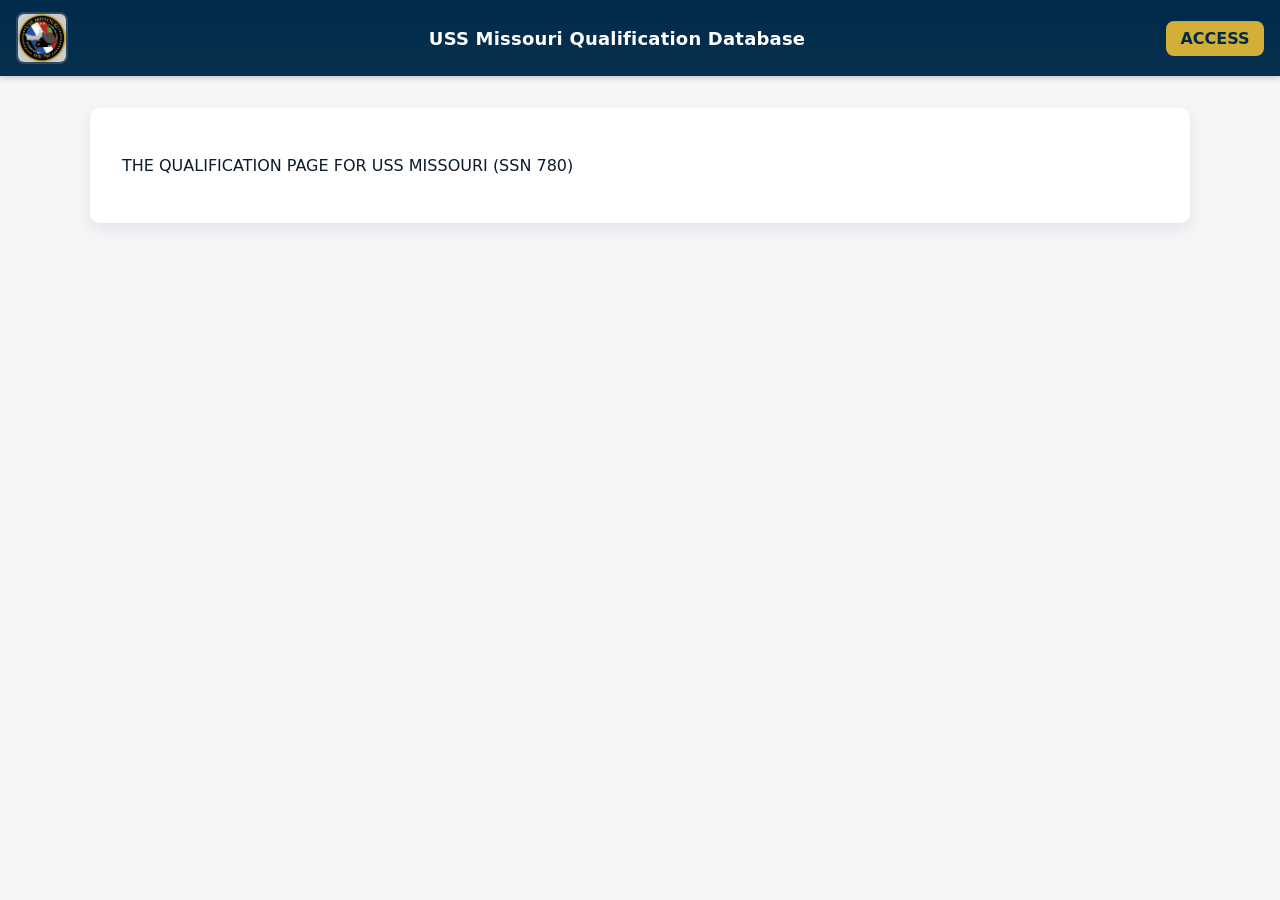
==== index.html @ 0ef91508 "Edit main" ====
<!doctype html>
<html lang="en">
<head>
  <meta charset="utf-8">
  <meta name="viewport" content="width=device-width,initial-scale=1">
  <title>USS Missouri Qualification Database</title>
  <link rel="stylesheet" href="styles.css">
</head>
<body>
  <header class="site-header">
    <a href="index.html" class="brand" aria-label="Home">
      <img src="17859146838312775321325180096476.jpg" alt="USS Missouri icon" class="brand-icon">
    </a>

    <h1 class="site-title">USS Missouri Qualification Database</h1>

    <a class="login-button" href="#" role="button">ACCESS</a>
  </header>

  <main class="content">
    <section class="hero">
      <p>THE QUALIFICATION PAGE FOR USS MISSOURI (SSN 780)</p>
    </section>
  </main>
</body>
</html>
---- styles.css ----
/* styles.css - USS Missouri Qualification Database
   Created: 2026-08-05
   Purpose: Basic responsive header layout with branding icon on the left
            and a login button on the right. Accessible focus styles included.
*/

:root{
  --navy:#012a4a;
  --gold:#d4af37;
  --white:#ffffff;
  --muted:#f4f6f8;
  --max-width:1100px;
  --gap:1rem;
  font-family: Inter, system-ui, -apple-system, "Segoe UI", Roboto, "Helvetica Neue", Arial;
  color-scheme: light;
}

*{box-sizing:border-box}
html,body{height:100%;margin:0}
body{
  margin:0;
  background:var(--muted);
  color:#0b1b2b;
  -webkit-font-smoothing:antialiased;
  -moz-osx-font-smoothing:grayscale;
}

/* Header */
.site-header{
  display:grid;
  grid-template-columns:auto 1fr auto;
  align-items:center;
  gap:var(--gap);
  background:linear-gradient(180deg,var(--navy),#06304e);
  color:var(--white);
  padding:0.75rem 1rem;
  box-shadow:0 2px 6px rgba(2,10,20,0.2);
}

/* constrain content width */
.site-header > *{
  max-width:var(--max-width);
  width:100%;
  margin-left:auto;
  margin-right:auto;
}

.brand{
  display:flex;
  align-items:center;
  gap:0.5rem;
  text-decoration:none;
  color:inherit;
}
.brand-icon{
  width:52px;
  height:52px;
  object-fit:cover;
  border-radius:8px;
  display:block;
  border:2px solid rgba(255,255,255,0.15);
}

.site-title{
  margin:0;
  text-align:center;
  font-size:1.125rem;
  font-weight:600;
  letter-spacing:0.2px;
}

.login-button{
  display:inline-flex;
  align-items:center;
  gap:0.5rem;
  padding:0.5rem 0.9rem;
  background:var(--gold);
  color:var(--navy);
  border-radius:8px;
  text-decoration:none;
  font-weight:600;
  border:0;
  box-shadow:0 1px 0 rgba(0,0,0,0.05) inset;
}

.login-button:hover{filter:brightness(0.98);transform:translateY(-1px)}
.login-button:active{transform:translateY(0)}

/* Focus states for accessibility */
:focus{outline:none}
.brand:focus-visible, .login-button:focus-visible{
  outline:3px solid rgba(212,175,55,0.25);
  outline-offset:3px;
}

/* Main content */
.content{padding:2rem 1rem}
.hero{
  max-width:var(--max-width);
  margin:0 auto;
  background:var(--white);
  border-radius:10px;
  padding:2rem;
  box-shadow:0 6px 18px rgba(2,10,20,0.08);
}

/* Responsive adjustments */
@media (max-width:720px){
  .site-header{
    grid-template-columns:auto 1fr auto;
    padding:0.5rem;
  }
  .brand-icon{width:44px;height:44px}
  .site-title{font-size:1rem}
  .login-button{padding:0.4rem 0.7rem}
}

@media (max-width:520px){
  /* Stack header items on small screens */
  .site-header{
    grid-template-columns:1fr 1fr;
    grid-template-areas:
      "brand login"
      "title title";
    row-gap:0.5rem;
    text-align:center;
  }
  .brand{grid-area:brand;justify-self:start}
  .login-button{grid-area:login;justify-self:end}
  .site-title{grid-area:title}
}

/* Utility for visually-hidden content (if needed) */
.sr-only{
  position:absolute!important;
  height:1px;width:1px;overflow:hidden;
  clip:rect(1px,1px,1px,1px);white-space:nowrap;
}
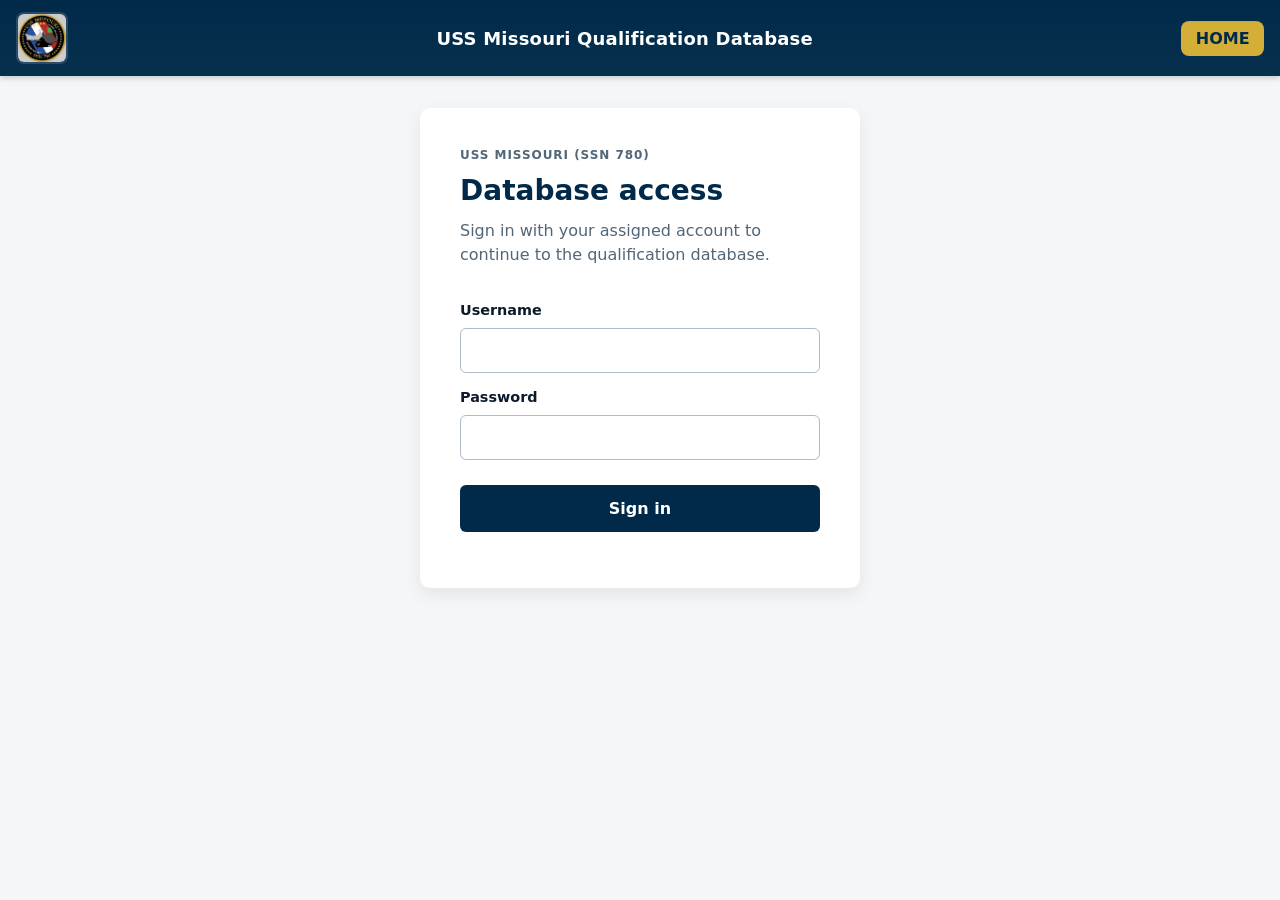
==== commit 5b4d1eac: "login" ====
--- a/index.html
+++ b/index.html
@@ -5,8 +5,9 @@
   <meta name="viewport" content="width=device-width,initial-scale=1">
   <title>USS Missouri Qualification Database</title>
   <link rel="stylesheet" href="styles.css">
+  <script src="auth.js" defer></script>
 </head>
-<body>
+<body data-auth-required hidden>
   <header class="site-header">
     <a href="index.html" class="brand" aria-label="Home">
       <img src="17859146838312775321325180096476.jpg" alt="USS Missouri icon" class="brand-icon">
@@ -14,7 +15,7 @@
 
     <h1 class="site-title">USS Missouri Qualification Database</h1>
 
-    <a class="login-button" href="#" role="button">ACCESS</a>
+    <button class="login-button" id="logout" type="button">LOG OUT</button>
   </header>
 
   <main class="content">
--- a/styles.css
+++ b/styles.css
@@ -2,6 +2,7 @@
    Created: 2026-08-05
    Purpose: Basic responsive header layout with branding icon on the left
             and a login button on the right. Accessible focus styles included.
+      Note: DESIGNED WITH GITHUB COPILOT CLI. 
 */
 
 :root{
@@ -78,13 +79,91 @@
   color:var(--navy);
   border-radius:8px;
   text-decoration:none;
+  font:inherit;
   font-weight:600;
   border:0;
+  cursor:pointer;
   box-shadow:0 1px 0 rgba(0,0,0,0.05) inset;
 }
 
 .login-button:hover{filter:brightness(0.98);transform:translateY(-1px)}
 .login-button:active{transform:translateY(0)}
+
+/* Access page */
+.access-content{
+  display:flex;
+  justify-content:center;
+  padding-top:clamp(2rem,8vh,5rem);
+}
+.access-card{
+  width:min(100%,440px);
+  align-self:flex-start;
+  background:var(--white);
+  border-radius:10px;
+  padding:clamp(1.5rem,5vw,2.5rem);
+  box-shadow:0 6px 18px rgba(2,10,20,0.08);
+}
+.eyebrow{
+  margin:0 0 0.75rem;
+  color:#526678;
+  font-size:0.75rem;
+  font-weight:700;
+  letter-spacing:0.08em;
+}
+.access-card h2{
+  margin:0;
+  color:var(--navy);
+  font-size:1.75rem;
+}
+.access-description{
+  margin:0.75rem 0 1.75rem;
+  color:#526678;
+  line-height:1.5;
+}
+.access-form{
+  display:grid;
+  gap:0.6rem;
+}
+.access-form label{
+  margin-top:0.45rem;
+  font-size:0.9rem;
+  font-weight:600;
+}
+.access-form input{
+  width:100%;
+  min-height:2.8rem;
+  padding:0.65rem 0.75rem;
+  border:1px solid #aebbc6;
+  border-radius:6px;
+  background:var(--white);
+  color:#0b1b2b;
+  font:inherit;
+}
+.access-form input:focus-visible{
+  outline:3px solid rgba(1,42,74,0.2);
+  border-color:var(--navy);
+}
+.access-submit{
+  min-height:2.9rem;
+  margin-top:1rem;
+  border:0;
+  border-radius:6px;
+  background:var(--navy);
+  color:var(--white);
+  font:inherit;
+  font-weight:700;
+  cursor:pointer;
+}
+.access-submit:hover{filter:brightness(1.15)}
+.access-submit:focus-visible{
+  outline:3px solid rgba(212,175,55,0.65);
+  outline-offset:3px;
+}
+.login-error{
+  margin:0.25rem 0;
+  color:#a11b1b;
+  font-size:0.9rem;
+}
 
 /* Focus states for accessibility */
 :focus{outline:none}
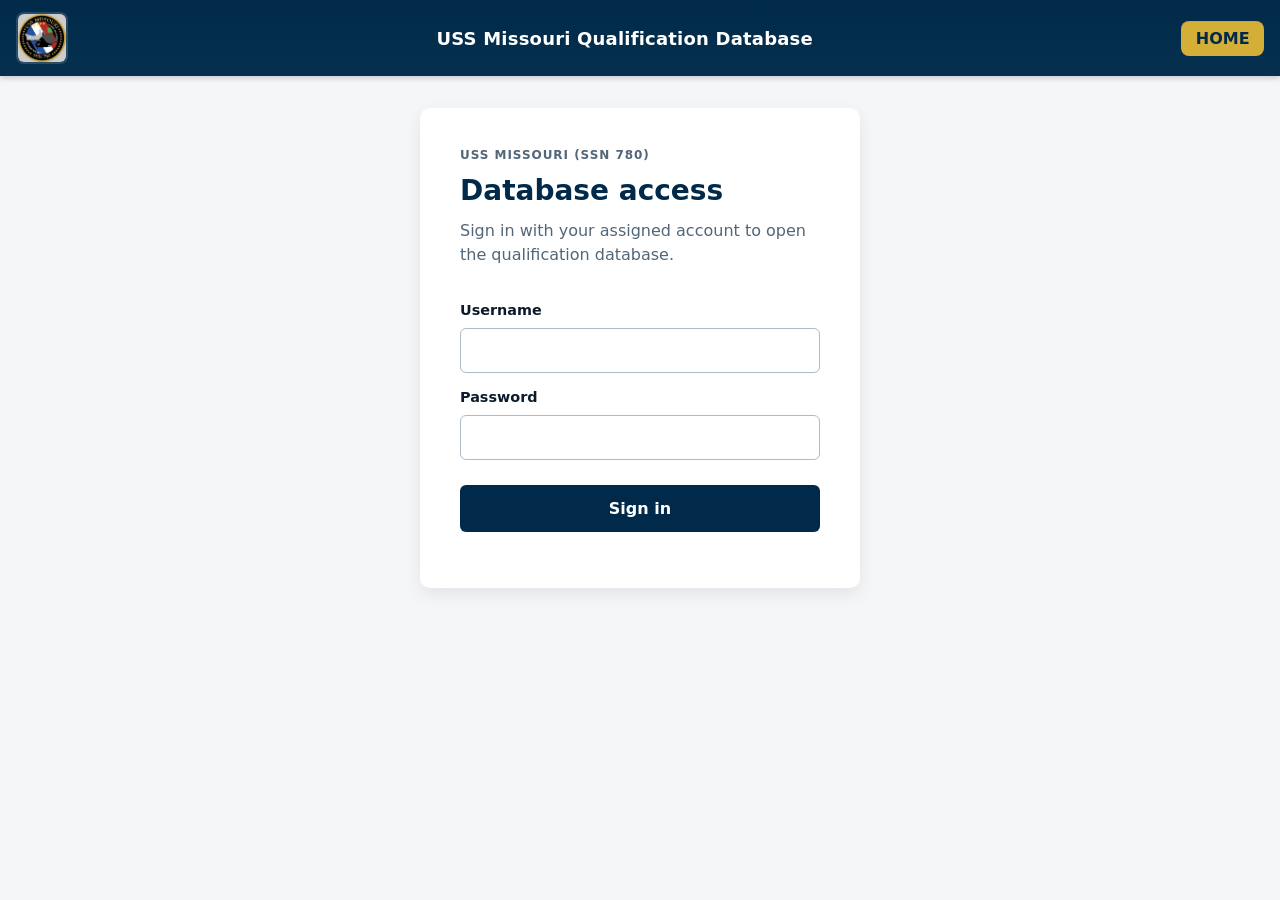
==== commit 8b628da0: "added hwo to proceed paragraph" ====
--- a/index.html
+++ b/index.html
@@ -20,7 +20,9 @@
 
   <main class="content">
     <section class="hero">
-      <p>THE QUALIFICATION PAGE FOR USS MISSOURI (SSN 780)</p>
+      <p>THE QUALIFICATION PAGE FOR USS MISSOURI (SSN 780)
+        CLICK ACCESS TO PROCEED
+      </p>
     </section>
   </main>
 </body>
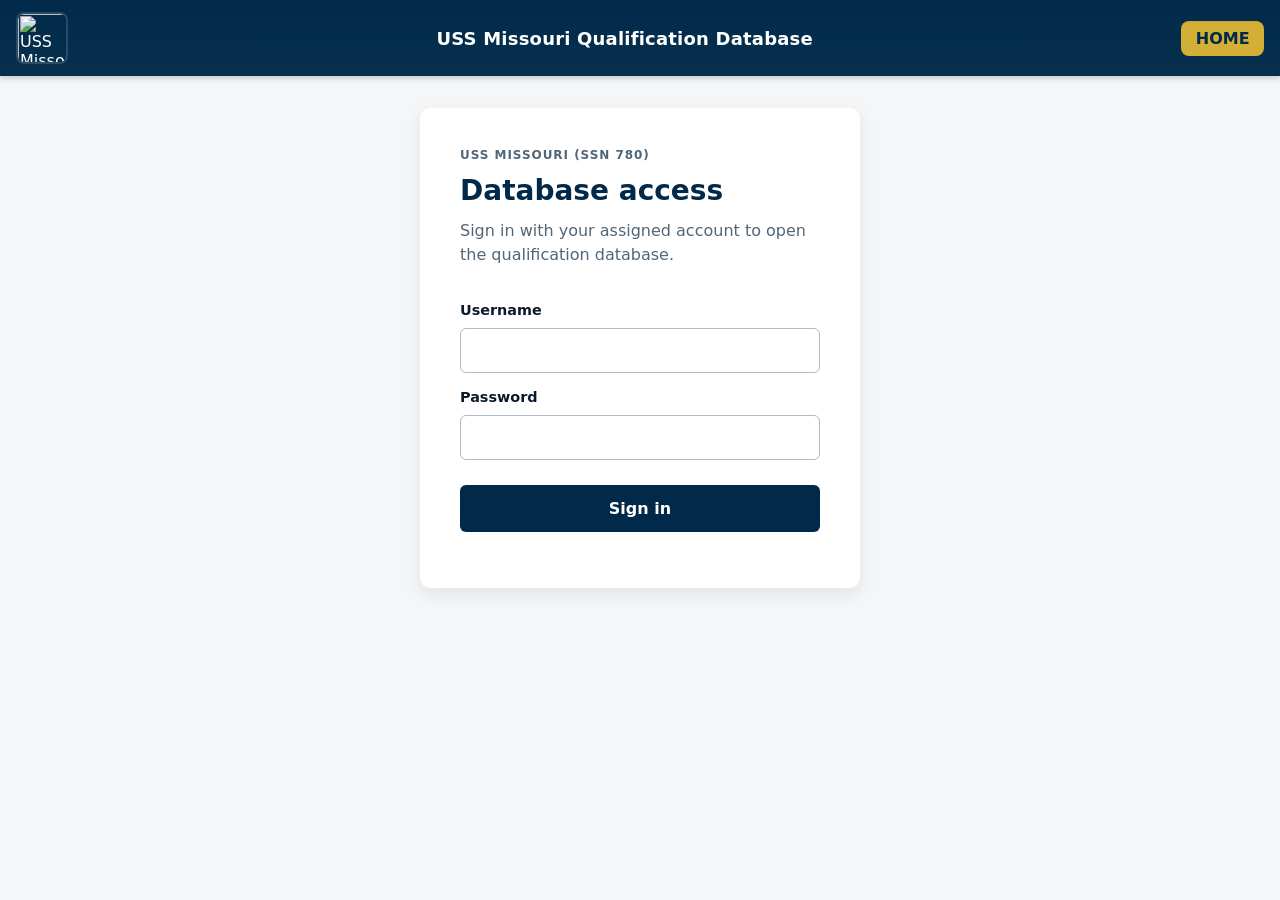
==== commit 062a0880: "Changed header image via rembg" ====
--- a/index.html
+++ b/index.html
@@ -10,7 +10,7 @@
 <body data-auth-required hidden>
   <header class="site-header">
     <a href="index.html" class="brand" aria-label="Home">
-      <img src="17859146838312775321325180096476.jpg" alt="USS Missouri icon" class="brand-icon">
+      <img src="missouri.jpg" alt="USS Missouri icon" class="brand-icon">
     </a>
 
     <h1 class="site-title">USS Missouri Qualification Database</h1>
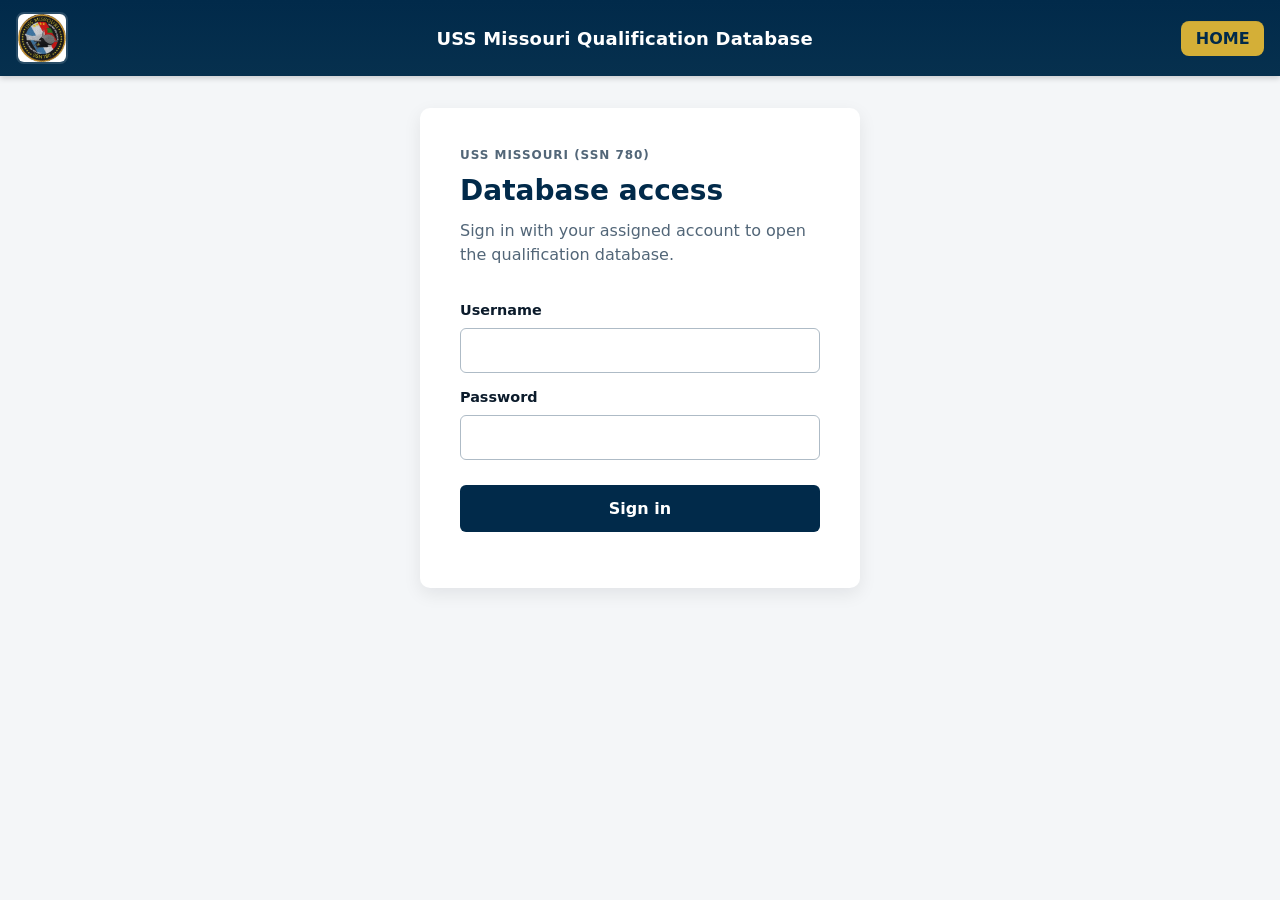
==== commit b385d7db: "Changed Missouri Pic" ====
--- a/index.html
+++ b/index.html
@@ -10,7 +10,7 @@
 <body data-auth-required hidden>
   <header class="site-header">
     <a href="index.html" class="brand" aria-label="Home">
-      <img src="missouri.jpg" alt="USS Missouri icon" class="brand-icon">
+      <img src="IMG_0064.webp" alt="USS Missouri icon" class="brand-icon">
     </a>
 
     <h1 class="site-title">USS Missouri Qualification Database</h1>
@@ -20,8 +20,7 @@
 
   <main class="content">
     <section class="hero">
-      <p>THE QUALIFICATION PAGE FOR USS MISSOURI (SSN 780)
-        CLICK ACCESS TO PROCEED
+      <p>THE QUALIFICATION PAGE FOR USS MISSOURI (SSN 780)<br>CLICK ACCESS TO PROCEED
       </p>
     </section>
   </main>
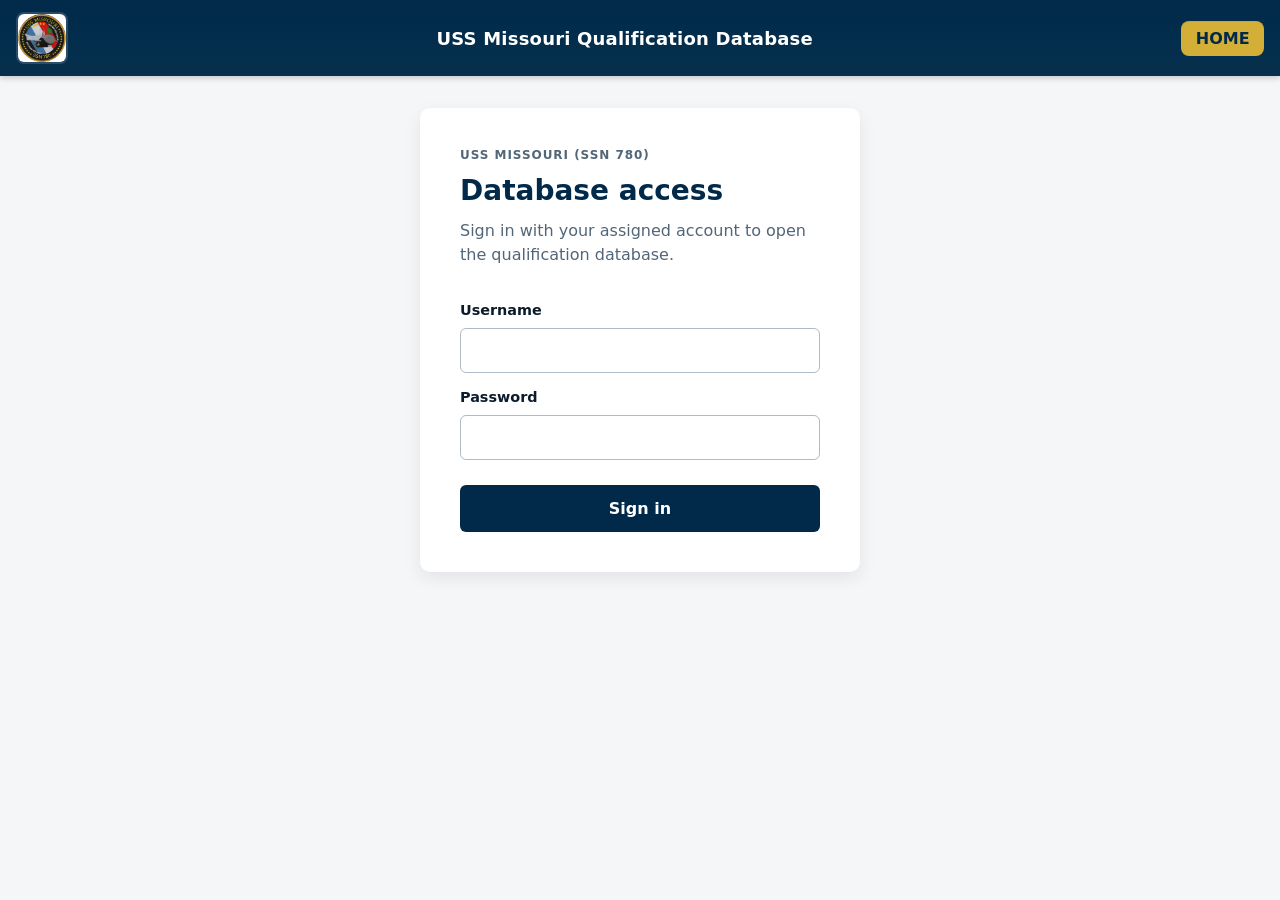
==== commit a7e2e9df: "See readme.md #4" ====
--- a/index.html
+++ b/index.html
@@ -4,13 +4,13 @@
   <meta charset="utf-8">
   <meta name="viewport" content="width=device-width,initial-scale=1">
   <title>USS Missouri Qualification Database</title>
-  <link rel="stylesheet" href="styles.css">
-  <script src="auth.js" defer></script>
+  <link rel="stylesheet" href="css/styles.css">
+  <script src="js/auth.js" defer></script>
 </head>
 <body data-auth-required hidden>
   <header class="site-header">
     <a href="index.html" class="brand" aria-label="Home">
-      <img src="IMG_0064.webp" alt="USS Missouri icon" class="brand-icon">
+      <img src="images/IMG_0064.webp" alt="USS Missouri icon" class="brand-icon">
     </a>
 
     <h1 class="site-title">USS Missouri Qualification Database</h1>
--- a/css/styles.css
+++ b/css/styles.css
@@ -0,0 +1,217 @@
+/* styles.css - USS Missouri Qualification Database
+   Created: 2026-08-05
+   Purpose: Basic responsive header layout with branding icon on the left
+            and a login button on the right. Accessible focus styles included.
+      Note: DESIGNED WITH GITHUB COPILOT CLI. 
+*/
+
+:root{
+  --navy:#012a4a;
+  --gold:#d4af37;
+  --white:#ffffff;
+  --muted:#f4f6f8;
+  --max-width:1100px;
+  --gap:1rem;
+  font-family: Inter, system-ui, -apple-system, "Segoe UI", Roboto, "Helvetica Neue", Arial;
+  color-scheme: light;
+}
+
+*{box-sizing:border-box}
+html,body{height:100%;margin:0}
+body{
+  margin:0;
+  background:var(--muted);
+  color:#0b1b2b;
+  -webkit-font-smoothing:antialiased;
+  -moz-osx-font-smoothing:grayscale;
+}
+
+/* Header */
+.site-header{
+  display:grid;
+  grid-template-columns:auto 1fr auto;
+  align-items:center;
+  gap:var(--gap);
+  background:linear-gradient(180deg,var(--navy),#06304e);
+  color:var(--white);
+  padding:0.75rem 1rem;
+  box-shadow:0 2px 6px rgba(2,10,20,0.2);
+}
+
+/* constrain content width */
+.site-header > *{
+  max-width:var(--max-width);
+  width:100%;
+  margin-left:auto;
+  margin-right:auto;
+}
+
+.brand{
+  display:flex;
+  align-items:center;
+  gap:0.5rem;
+  text-decoration:none;
+  color:inherit;
+}
+.brand-icon{
+  width:52px;
+  height:52px;
+  object-fit:cover;
+  border-radius:8px;
+  display:block;
+  border:2px solid rgba(255,255,255,0.15);
+}
+
+.site-title{
+  margin:0;
+  text-align:center;
+  font-size:1.125rem;
+  font-weight:600;
+  letter-spacing:0.2px;
+}
+
+.login-button{
+  display:inline-flex;
+  align-items:center;
+  gap:0.5rem;
+  padding:0.5rem 0.9rem;
+  background:var(--gold);
+  color:var(--navy);
+  border-radius:8px;
+  text-decoration:none;
+  font:inherit;
+  font-weight:600;
+  border:0;
+  cursor:pointer;
+  box-shadow:0 1px 0 rgba(0,0,0,0.05) inset;
+}
+
+.login-button:hover{filter:brightness(0.98);transform:translateY(-1px)}
+.login-button:active{transform:translateY(0)}
+
+/* Access page */
+.access-content{
+  display:flex;
+  justify-content:center;
+  padding-top:clamp(2rem,8vh,5rem);
+}
+.access-card{
+  width:min(100%,440px);
+  align-self:flex-start;
+  background:var(--white);
+  border-radius:10px;
+  padding:clamp(1.5rem,5vw,2.5rem);
+  box-shadow:0 6px 18px rgba(2,10,20,0.08);
+}
+.eyebrow{
+  margin:0 0 0.75rem;
+  color:#526678;
+  font-size:0.75rem;
+  font-weight:700;
+  letter-spacing:0.08em;
+}
+.access-card h2{
+  margin:0;
+  color:var(--navy);
+  font-size:1.75rem;
+}
+.access-description{
+  margin:0.75rem 0 1.75rem;
+  color:#526678;
+  line-height:1.5;
+}
+.access-form{
+  display:grid;
+  gap:0.6rem;
+}
+.access-form label{
+  margin-top:0.45rem;
+  font-size:0.9rem;
+  font-weight:600;
+}
+.access-form input{
+  width:100%;
+  min-height:2.8rem;
+  padding:0.65rem 0.75rem;
+  border:1px solid #aebbc6;
+  border-radius:6px;
+  background:var(--white);
+  color:#0b1b2b;
+  font:inherit;
+}
+.access-form input:focus-visible{
+  outline:3px solid rgba(1,42,74,0.2);
+  border-color:var(--navy);
+}
+.access-submit{
+  min-height:2.9rem;
+  margin-top:1rem;
+  border:0;
+  border-radius:6px;
+  background:var(--navy);
+  color:var(--white);
+  font:inherit;
+  font-weight:700;
+  cursor:pointer;
+}
+.access-submit:hover{filter:brightness(1.15)}
+.access-submit:focus-visible{
+  outline:3px solid rgba(212,175,55,0.65);
+  outline-offset:3px;
+}
+.login-error{
+  margin:0.25rem 0;
+  color:#a11b1b;
+  font-size:0.9rem;
+}
+
+/* Focus states for accessibility */
+:focus{outline:none}
+.brand:focus-visible, .login-button:focus-visible{
+  outline:3px solid rgba(212,175,55,0.25);
+  outline-offset:3px;
+}
+
+/* Main content */
+.content{padding:2rem 1rem}
+.hero{
+  max-width:var(--max-width);
+  margin:0 auto;
+  background:var(--white);
+  border-radius:10px;
+  padding:2rem;
+  box-shadow:0 6px 18px rgba(2,10,20,0.08);
+}
+
+/* Responsive adjustments */
+@media (max-width:720px){
+  .site-header{
+    grid-template-columns:auto 1fr auto;
+    padding:0.5rem;
+  }
+  .brand-icon{width:44px;height:44px}
+  .site-title{font-size:1rem}
+  .login-button{padding:0.4rem 0.7rem}
+}
+
+@media (max-width:520px){
+  /* Stack header items on small screens */
+  .site-header{
+    grid-template-columns:1fr 1fr;
+    grid-template-areas:
+      "brand login"
+      "title title";
+    row-gap:0.5rem;
+    text-align:center;
+  }
+  .brand{grid-area:brand;justify-self:start}
+  .login-button{grid-area:login;justify-self:end}
+  .site-title{grid-area:title}
+}
+
+/* Utility for visually-hidden content (if needed) */
+.sr-only{
+  position:absolute!important;
+  height:1px;width:1px;overflow:hidden;
+  clip:rect(1px,1px,1px,1px);white-space:nowrap;
+}
